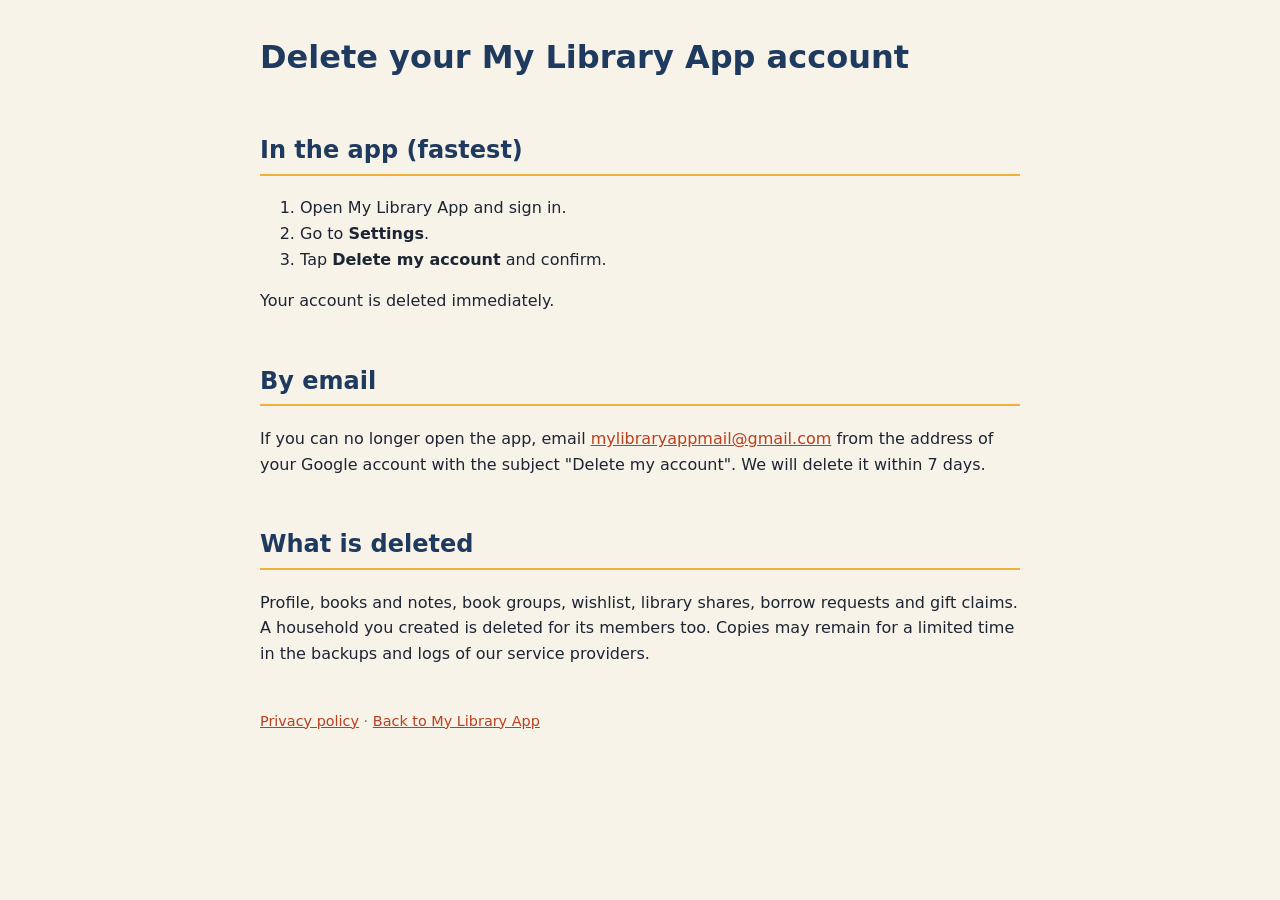
==== delete-account.html @ f1704b8d "Add privacy policy, account deletion and support pages Co-Authored-By: Claude Sonnet 5.5 <noreply@an" ====
<!doctype html>
<html lang="en"><head><meta charset="utf-8"><meta name="viewport" content="width=device-width,initial-scale=1">
<title>My Library App - Delete your account</title><link rel="stylesheet" href="style.css"></head>
<body><main>
<h1>Delete your My Library App account</h1>
<h2>In the app (fastest)</h2>
<ol><li>Open My Library App and sign in.</li><li>Go to <strong>Settings</strong>.</li><li>Tap <strong>Delete my account</strong> and confirm.</li></ol>
<p>Your account is deleted immediately.</p>
<h2>By email</h2>
<p>If you can no longer open the app, email <a href="mailto:mylibraryappmail@gmail.com?subject=Delete%20my%20account">mylibraryappmail@gmail.com</a> from the address of your Google account with the subject "Delete my account". We will delete it within 7 days.</p>
<h2>What is deleted</h2>
<p>Profile, books and notes, book groups, wishlist, library shares, borrow requests and gift claims. A household you created is deleted for its members too. Copies may remain for a limited time in the backups and logs of our service providers.</p>
<footer><a href="privacy.html">Privacy policy</a> &middot; <a href="support.html">Back to My Library App</a></footer>
</main></body></html>
---- style.css ----
body{font-family:system-ui,-apple-system,"Segoe UI",Roboto,sans-serif;line-height:1.6;color:#1d2433;background:#f7f3e8;margin:0}
main{max-width:760px;margin:0 auto;padding:32px 20px 64px}
h1{color:#1f3a5f;margin-top:0}h2{color:#1f3a5f;margin-top:2em;border-bottom:2px solid #f2b134;padding-bottom:4px}
a{color:#b8401f}table{border-collapse:collapse;width:100%}td,th{border:1px solid #d7d0bd;padding:8px;text-align:left;vertical-align:top}
th{background:#ece5d2}footer{margin-top:3em;color:#6b7280;font-size:.9em}
.icon{width:96px;height:96px;border-radius:22px}
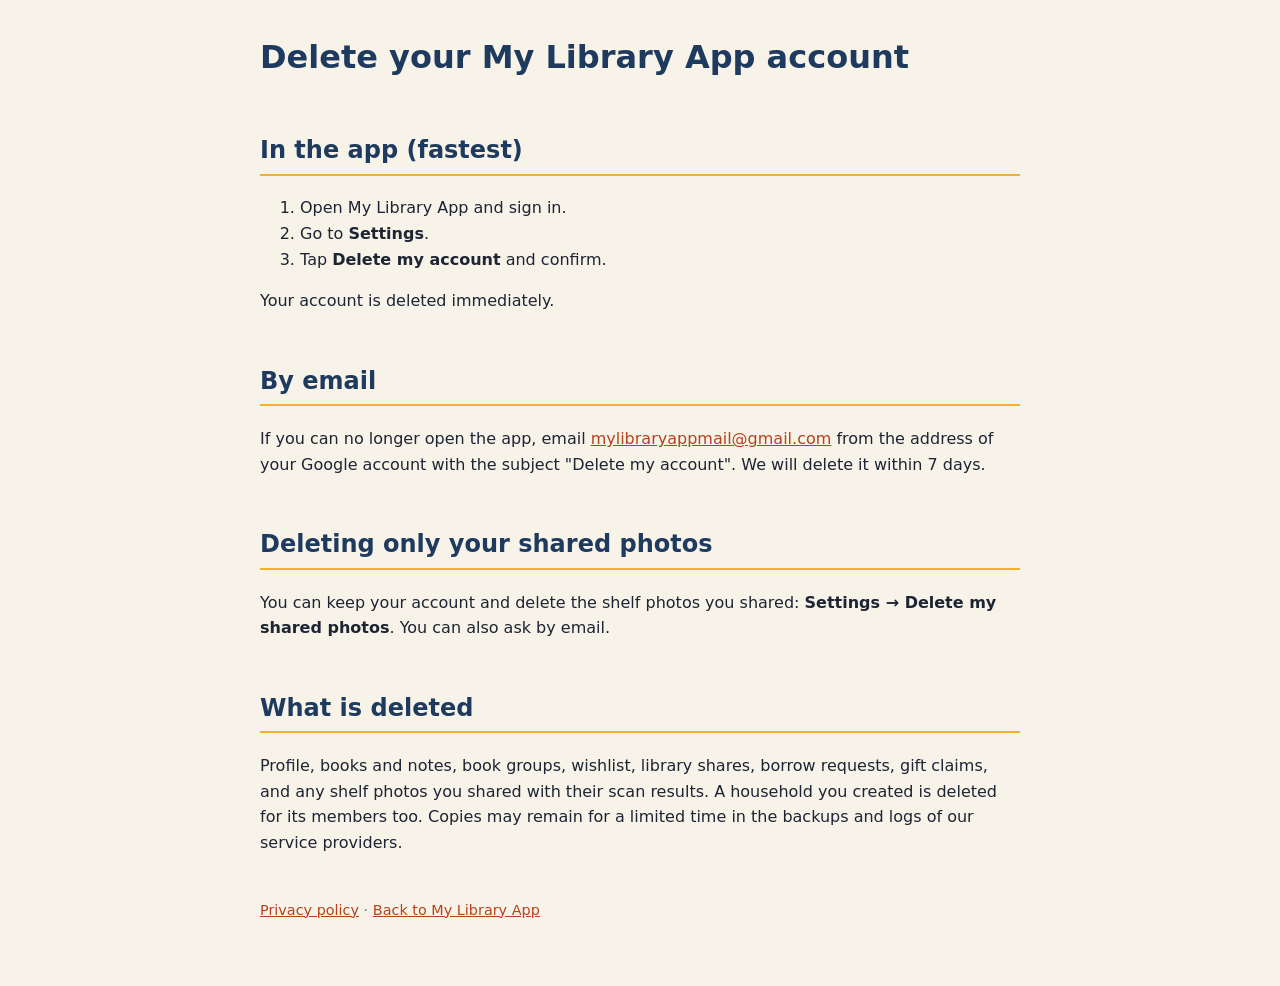
==== commit d2c90eb3: "Privacy and deletion pages: shelf photos users choose to share Co-Authored-By: Claude Sonnet 5.5 <no" ====
--- a/delete-account.html
+++ b/delete-account.html
@@ -8,7 +8,9 @@
 <p>Your account is deleted immediately.</p>
 <h2>By email</h2>
 <p>If you can no longer open the app, email <a href="mailto:mylibraryappmail@gmail.com?subject=Delete%20my%20account">mylibraryappmail@gmail.com</a> from the address of your Google account with the subject "Delete my account". We will delete it within 7 days.</p>
+<h2>Deleting only your shared photos</h2>
+<p>You can keep your account and delete the shelf photos you shared: <strong>Settings &rarr; Delete my shared photos</strong>. You can also ask by email.</p>
 <h2>What is deleted</h2>
-<p>Profile, books and notes, book groups, wishlist, library shares, borrow requests and gift claims. A household you created is deleted for its members too. Copies may remain for a limited time in the backups and logs of our service providers.</p>
+<p>Profile, books and notes, book groups, wishlist, library shares, borrow requests, gift claims, and any shelf photos you shared with their scan results. A household you created is deleted for its members too. Copies may remain for a limited time in the backups and logs of our service providers.</p>
 <footer><a href="privacy.html">Privacy policy</a> &middot; <a href="support.html">Back to My Library App</a></footer>
 </main></body></html>
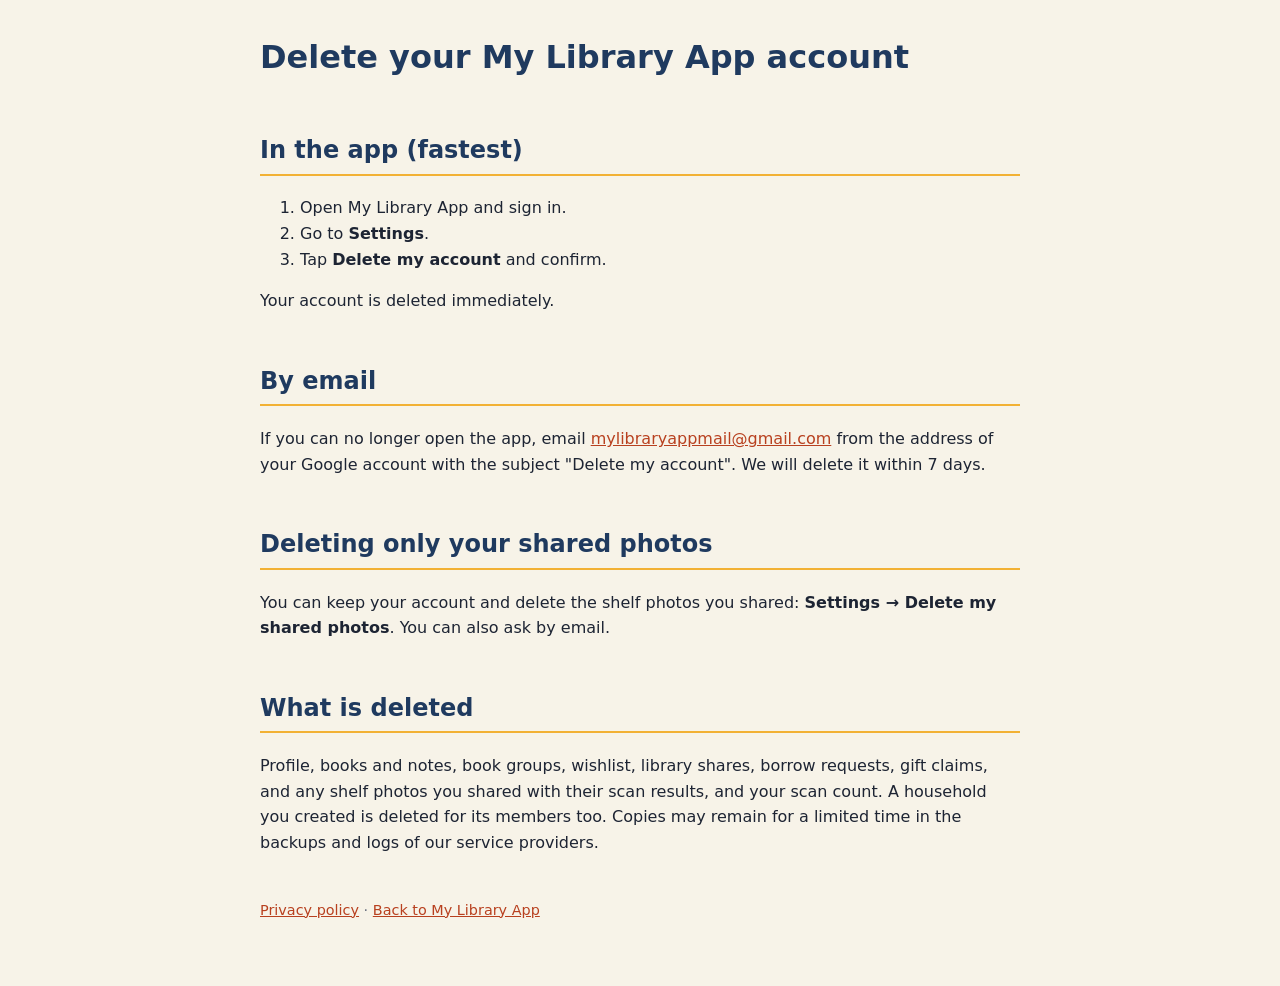
==== commit e7b08557: "Privacy: describe the test-period scan count Co-Authored-By: Claude Sonnet 5.5 <noreply@anthropic.co" ====
--- a/delete-account.html
+++ b/delete-account.html
@@ -11,6 +11,6 @@
 <h2>Deleting only your shared photos</h2>
 <p>You can keep your account and delete the shelf photos you shared: <strong>Settings &rarr; Delete my shared photos</strong>. You can also ask by email.</p>
 <h2>What is deleted</h2>
-<p>Profile, books and notes, book groups, wishlist, library shares, borrow requests, gift claims, and any shelf photos you shared with their scan results. A household you created is deleted for its members too. Copies may remain for a limited time in the backups and logs of our service providers.</p>
+<p>Profile, books and notes, book groups, wishlist, library shares, borrow requests, gift claims, and any shelf photos you shared with their scan results, and your scan count. A household you created is deleted for its members too. Copies may remain for a limited time in the backups and logs of our service providers.</p>
 <footer><a href="privacy.html">Privacy policy</a> &middot; <a href="support.html">Back to My Library App</a></footer>
 </main></body></html>
